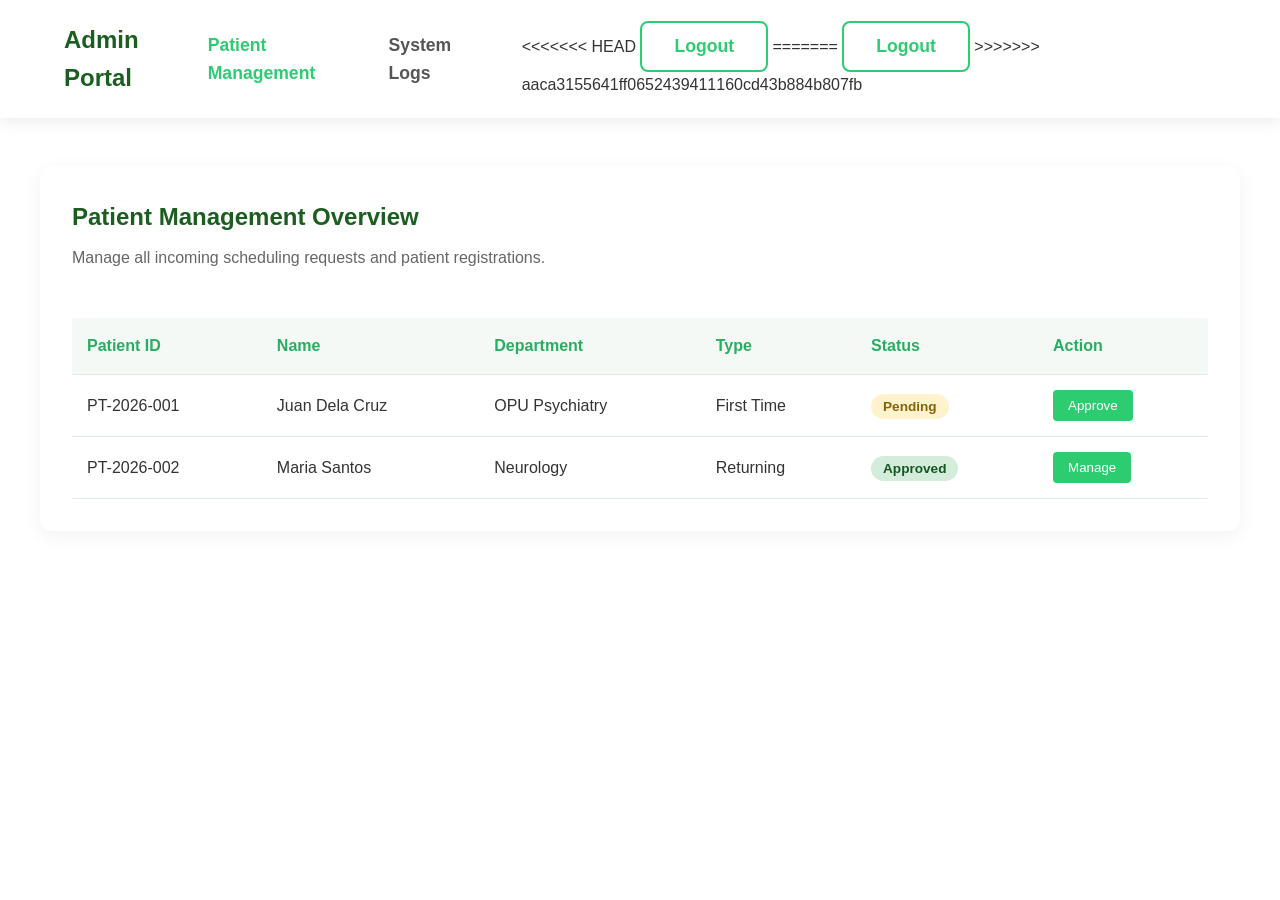
==== pages/admin-dashboard.html @ b66d93a9 "first commit" ====
<!doctype html>
<html lang="en">
  <head>
    <meta charset="UTF-8" />
    <meta name="viewport" content="width=device-width, initial-scale=1.0" />
    <title>Admin Portal | Dashboard</title>
    <!-- Modular CSS -->
    <link rel="stylesheet" href="../public/css/global.css" />
    <link rel="stylesheet" href="../public/css/navigation.css" />
    <link rel="stylesheet" href="../public/css/dashboard.css" />
  </head>
  <body class="bg-light">
    <nav class="navbar">
      <div class="logo" style="font-size: 1.5rem; color: var(--deep-green); font-weight: bold">
        Admin Portal
      </div>
      <div class="hamburger" id="hamburger">
        <span></span><span></span><span></span>
      </div>
      <ul class="nav-links" id="navLinks">
        <li><a href="admin-dashboard.html" class="active-nav">Patient Management</a></li>
        <li><a href="system-logs.html">System Logs</a></li>
        <li>
<<<<<<< HEAD
          <button class="btn-login" onclick="window.location.href = '../index.html'">Logout</button>
=======
          <button class="btn-login" onclick="window.location.href = 'index.html'">Logout</button>
>>>>>>> aaca3155641ff0652439411160cd43b884b807fb
        </li>
      </ul>
    </nav>

    <div class="dashboard-container">
      <header class="content-header">
        <h2>Patient Management Overview</h2>
        <p>Manage all incoming scheduling requests and patient registrations.</p>
      </header>

      <div class="table-responsive">
        <table class="data-table" id="patientTable">
          <thead>
            <tr>
              <th>Patient ID</th>
              <th>Name</th>
              <th>Department</th>
              <th>Type</th>
              <th>Status</th>
              <th>Action</th>
            </tr>
          </thead>
          <tbody id="patientBody">
            <tr data-id="PT-2026-001">
              <td data-label="Patient ID">PT-2026-001</td>
              <td data-label="Name">Juan Dela Cruz</td>
              <td data-label="Department">OPU Psychiatry</td>
              <td data-label="Type">First Time</td>
              <td data-label="Status"><span class="status-badge pending">Pending</span></td>
              <td data-label="Action">
                <button class="btn-action approve-btn">Approve</button>
              </td>
            </tr>
            <tr data-id="PT-2026-002">
              <td data-label="Patient ID">PT-2026-002</td>
              <td data-label="Name">Maria Santos</td>
              <td data-label="Department">Neurology</td>
              <td data-label="Type">Returning</td>
              <td data-label="Status"><span class="status-badge approved">Approved</span></td>
              <td data-label="Action">
                <button class="btn-action manage-btn">Manage</button>
              </td>
            </tr>
          </tbody>
        </table>
      </div>
    </div>

    <!-- Modular JS -->
    <script src="../public/js/utils.js"></script>
    <script src="../public/js/navigation.js"></script>
    <script src="../public/js/dashboard.js"></script>
  </body>
</html>
---- public/css/global.css ----
/* global.css */
:root {
  --primary-green: #2ecc71;
  --dark-green: #27ae60;
  --deep-green: #1b5e20;
  --white: #ffffff;
  --light-bg: #f4f9f6;
  --border-color: #dcece2;
  --brand-blue: #4a62c7;
}

* {
  margin: 0;
  padding: 0;
  box-sizing: border-box;
  font-family: "Segoe UI", Tahoma, Geneva, Verdana, sans-serif;
}

html {
  scroll-behavior: smooth;
}

body {
  background-color: var(--white);
  color: #333;
  line-height: 1.6;
}

/* UTILITY BUTTONS & ANIMATIONS */
.btn-back {
  display: inline-flex;
  align-items: center;
  text-decoration: none;
  color: #666;
  font-weight: 600;
  font-size: 1.05rem;
  transition: color 0.3s ease;
}

.btn-back:hover {
  color: var(--primary-green);
}

.btn-login:active,
.btn-primary:active,
.btn-secondary:active,
.btn-action:active,
.tab-btn:active,
.btn-back:active,
.btn-export:active,
.btn-confirm-close:active {
  transform: translateY(2px) scale(0.98);
  box-shadow: 0 2px 5px rgba(0, 0, 0, 0.1);
  transition: transform 0.1s ease, box-shadow 0.1s ease;
}
---- public/css/navigation.css ----
/* navigation.css */
.navbar {
  display: flex;
  justify-content: space-between;
  align-items: center;
  padding: 1.2rem 5%;
  background: var(--white);
  box-shadow: 0 4px 15px rgba(0, 0, 0, 0.08);
  position: sticky;
  top: 0;
  z-index: 1000;
}

.logo {
  display: flex;
  align-items: center;
  height: 80px;

  font-size: 1.5rem; 
  font-weight: bold; 
  color: var(--deep-green);
}

/* Add this to force the link wrapper to obey the 80px height */
.logo a {
  display: flex;
  align-items: center;
  height: 100%;
}

/* Update the img rule with max-height */
.logo img {
  height: 100%;
  max-height: 80px; 
  width: auto;
  display: block;
}

.nav-links {
  display: flex;
  list-style: none;
  align-items: center;
}

.nav-links li {
  margin: 0 1.5rem;
}

.nav-links a {
  text-decoration: none;
  color: #555;
  font-size: 1.1rem;
  font-weight: 600;
  transition: 0.3s;
}

.nav-links a:hover {
  color: var(--primary-green);
}

.nav-links a.active-nav {
  color: var(--primary-green);
  padding-bottom: 5px;
}

.btn-login {
  padding: 0.8rem 2rem;
  background: transparent;
  border: 2px solid var(--primary-green);
  color: var(--primary-green);
  border-radius: 8px;
  cursor: pointer;
  font-weight: bold;
  font-size: 1.1rem;
  transition: 0.3s ease;
}

.btn-login:hover {
  background: var(--primary-green);
  color: white;
}

.hamburger {
  display: none;
  cursor: pointer;
}

.hamburger span {
  display: block;
  width: 25px;
  height: 3px;
  background: var(--primary-green);
  margin: 5px;
}

@media (max-width: 768px) {
  .nav-links {
    display: none;
    flex-direction: column;
    position: absolute;
    top: 70px;
    left: 0;
    width: 100%;
    background: white;
    padding: 2rem;
    box-shadow: 0 5px 10px rgba(0, 0, 0, 0.1);
  }

  .nav-links.active {
    display: flex;
  }

  .hamburger {
    display: block;
  }
}
---- public/css/dashboard.css ----
/* dashboard.css */
.dashboard-container {
  max-width: 1200px;
  margin: 3rem auto;
  padding: 2rem;
  background: var(--white);
  border-radius: 12px;
  box-shadow: 0 5px 20px rgba(0, 0, 0, 0.05);
}

.dashboard-container h2 {
  color: var(--deep-green);
  margin-bottom: 0.5rem;
}

.dashboard-container p {
  color: #666;
  margin-bottom: 2rem;
}

.schedule-tabs {
  display: flex;
  justify-content: center;
  gap: 10px;
  margin-bottom: 20px;
  border-bottom: 2px solid var(--border-color);
  padding-bottom: 10px;
  flex-wrap: wrap;
}

.tab-btn {
  background: none;
  border: none;
  padding: 10px 20px;
  font-size: 1.1rem;
  font-weight: 600;
  color: #666;
  cursor: pointer;
  border-radius: 6px;
  transition: 0.3s ease;
}

.tab-btn:hover {
  background: var(--light-bg);
  color: var(--primary-green);
}

.tab-btn.active {
  background: var(--primary-green);
  color: white;
}

.table-responsive {
  width: 100%;
  overflow-x: auto;
  -webkit-overflow-scrolling: touch;
}

.data-table {
  width: 100%;
  border-collapse: collapse;
  margin-top: 1rem;
}

.data-table th,
.data-table td {
  padding: 15px;
  text-align: left;
  border-bottom: 1px solid var(--border-color);
}

.data-table th {
  background-color: var(--light-bg);
  color: var(--dark-green);
  font-weight: 600;
}

.data-table tr:hover {
  background-color: #fafafa;
}

.status-badge {
  padding: 5px 12px;
  border-radius: 20px;
  font-size: 0.85rem;
  font-weight: bold;
}

.status-badge.pending {
  background: #fff3cd;
  color: #856404;
}
.status-badge.approved {
  background: #d4edda;
  color: #155724;
}

.action-buttons {
  display: flex;
  gap: 8px;
  flex-wrap: nowrap;
}

.data-table td:nth-child(4) {
  max-width: 250px;
  white-space: nowrap;
  overflow: hidden;
  text-overflow: ellipsis;
}

.btn-action {
  padding: 8px 15px;
  background: var(--primary-green);
  color: white;
  border: none;
  border-radius: 4px;
  cursor: pointer;
  transition: 0.2s;
}
.btn-action:hover {
  background: var(--dark-green);
}

.btn-action.assign-btn {
  background-color: var(--brand-blue);
}
.btn-action.assign-btn:hover {
  background-color: #3b50a4; 
}

.btn-action.remind-btn {
  background-color: #e67e22;
}
.btn-action.remind-btn:hover {
  background-color: #d35400; 
}

@media (max-width: 768px) {
  .data-table thead {
    display: none; 
  }

  .data-table, .data-table tbody, .data-table tr, .data-table td {
    display: block;
    width: 100%;
  }

  .data-table tr {
    margin-bottom: 1rem;
    border: 1px solid var(--border-color);
    border-radius: 8px;
    padding: 10px;
  }

  .data-table td {
    text-align: right;
    padding-left: 50%;
    position: relative;
    border: none;
  }

  .data-table td::before {
    content: attr(data-label);
    position: absolute;
    left: 15px;
    width: 45%;
    font-weight: 600;
    text-align: left;
    color: var(--dark-green);
  }

  .action-buttons {
    flex-direction: column;
    width: 100%;
  }
  
  .action-buttons .btn-action {
    width: 100%;
    margin-top: 5px;
  }
}

/* Hide all schedule tabs by default, but show Psychiatry first */
.tab-content { display: none; }
#psychiatry { display: block; }
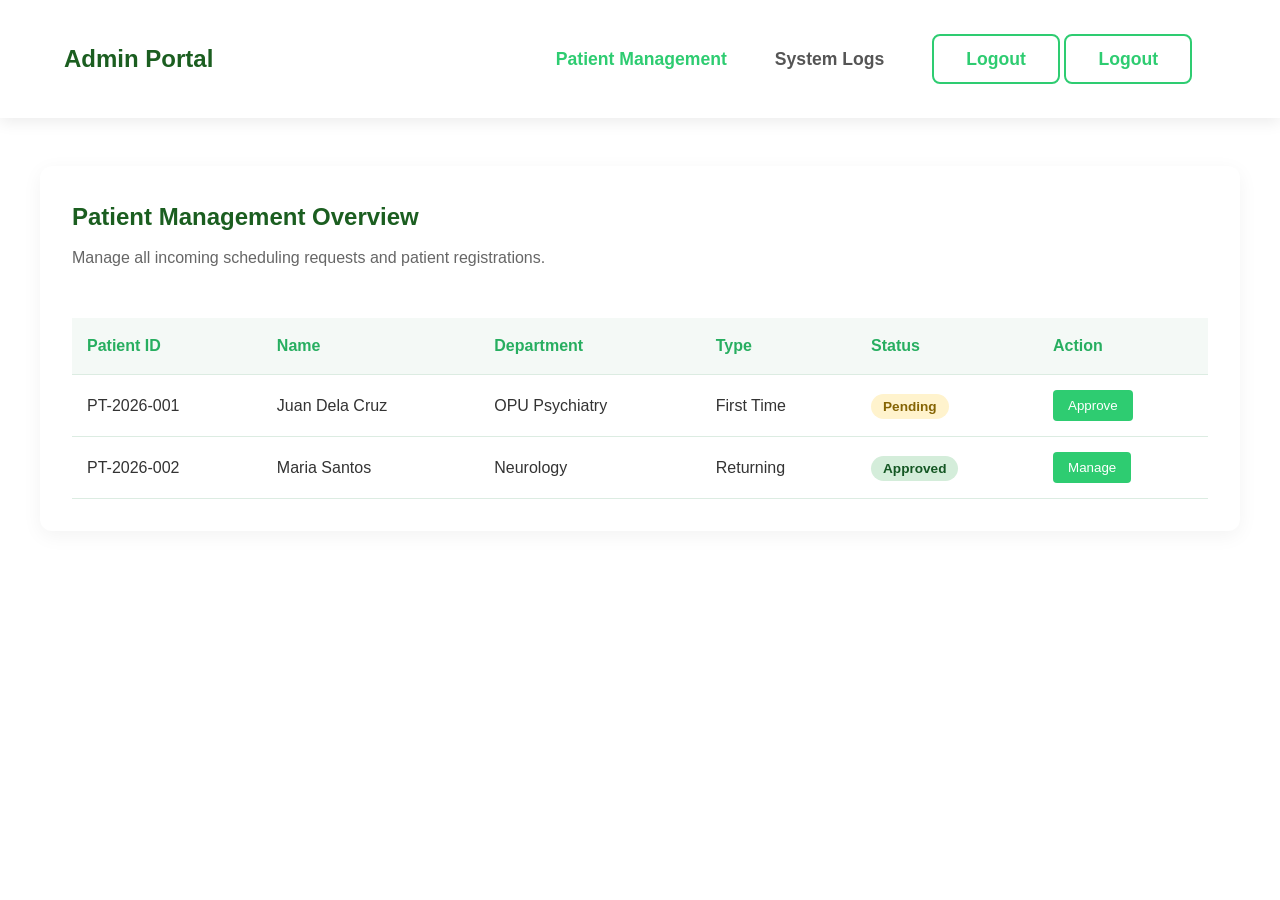
==== commit cd390bfa: "modify pages/admin-dashboard.html, pages/login.html, pages/schedules.html, pages/staff-dashboard.htm" ====
--- a/pages/admin-dashboard.html
+++ b/pages/admin-dashboard.html
@@ -21,11 +21,8 @@
         <li><a href="admin-dashboard.html" class="active-nav">Patient Management</a></li>
         <li><a href="system-logs.html">System Logs</a></li>
         <li>
-<<<<<<< HEAD
           <button class="btn-login" onclick="window.location.href = '../index.html'">Logout</button>
-=======
           <button class="btn-login" onclick="window.location.href = 'index.html'">Logout</button>
->>>>>>> aaca3155641ff0652439411160cd43b884b807fb
         </li>
       </ul>
     </nav>
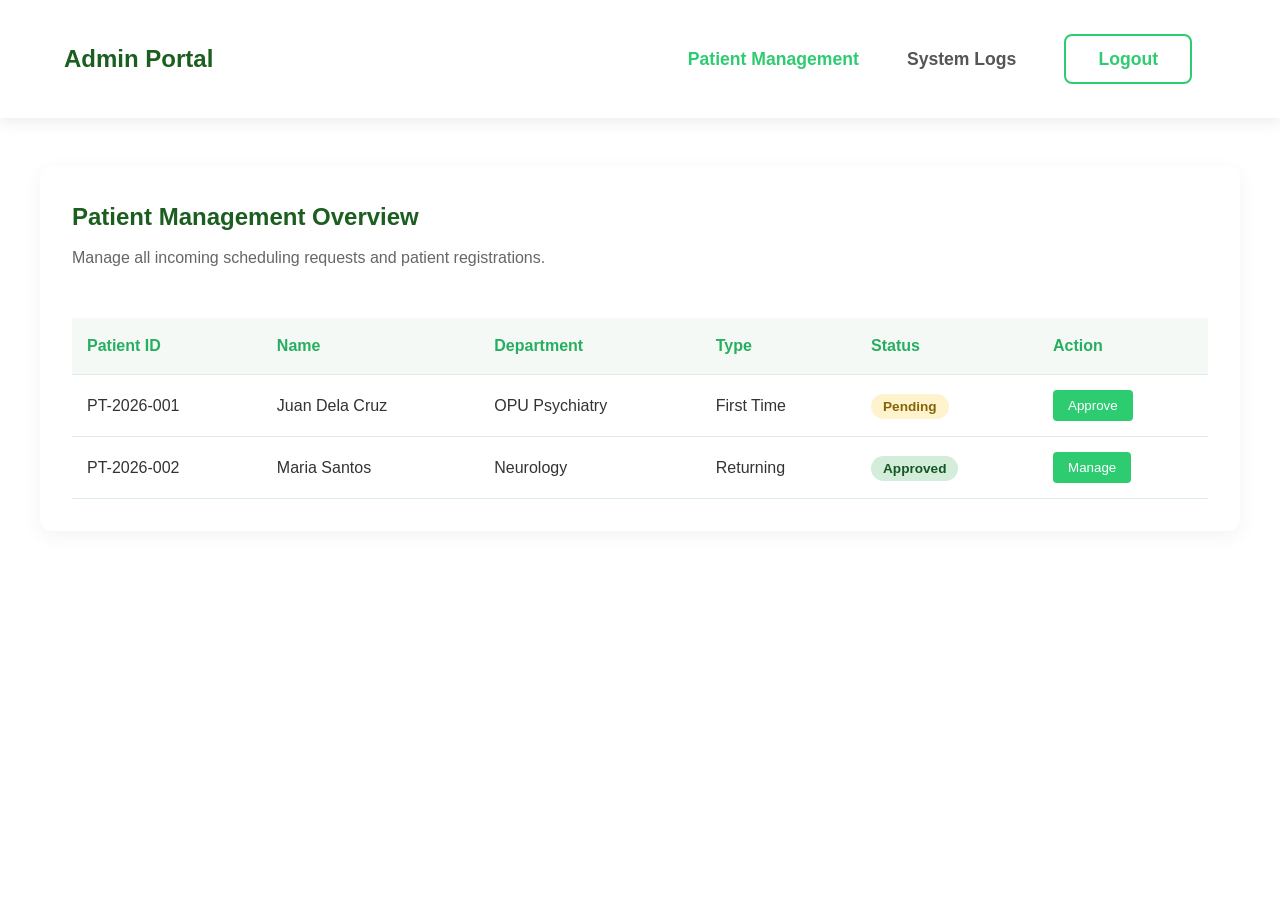
==== commit e3816d91: "Updated Files" ====
--- a/pages/admin-dashboard.html
+++ b/pages/admin-dashboard.html
@@ -22,7 +22,6 @@
         <li><a href="system-logs.html">System Logs</a></li>
         <li>
           <button class="btn-login" onclick="window.location.href = '../index.html'">Logout</button>
-          <button class="btn-login" onclick="window.location.href = 'index.html'">Logout</button>
         </li>
       </ul>
     </nav>
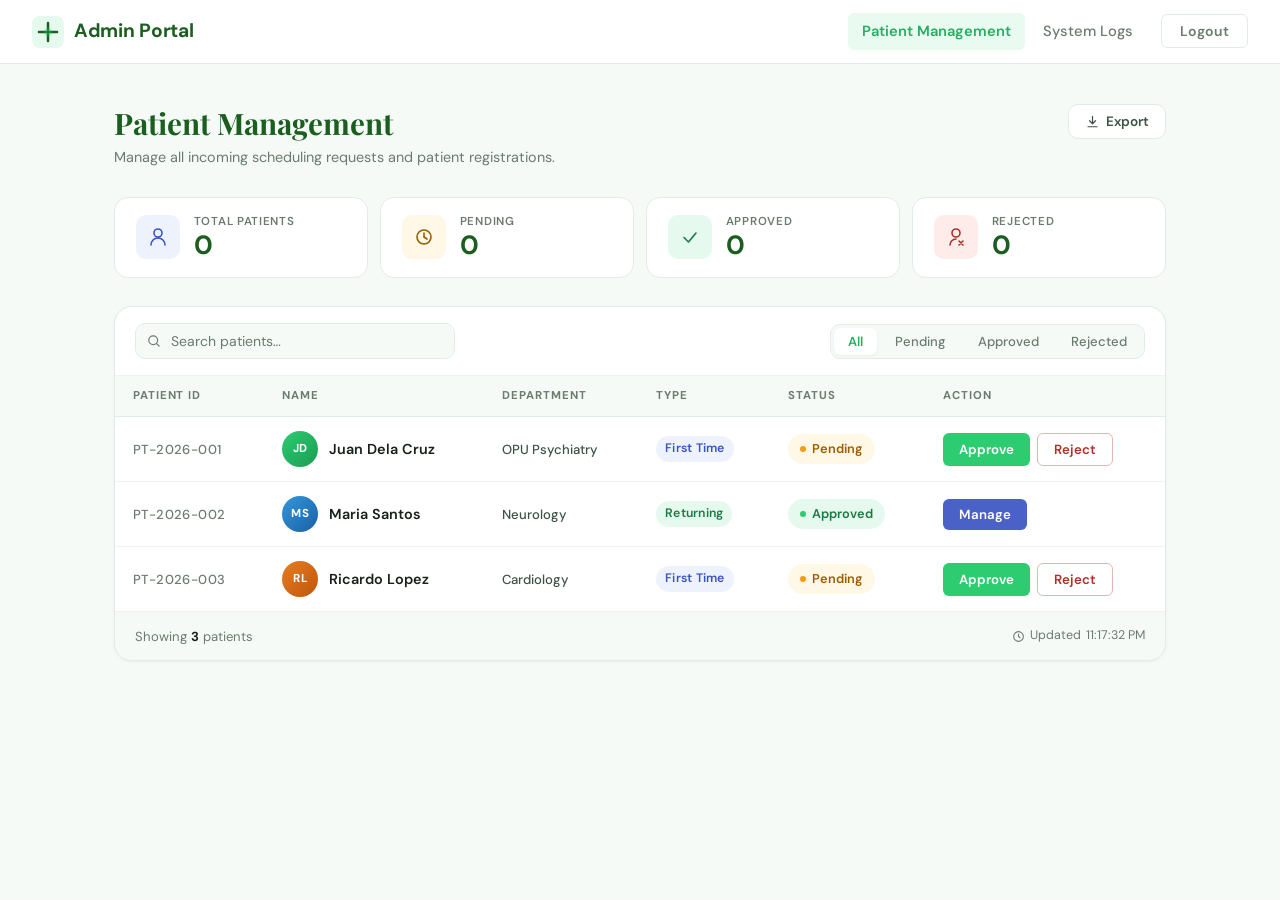
==== commit aaf5334a: "Updated Files" ====
--- a/pages/admin-dashboard.html
+++ b/pages/admin-dashboard.html
@@ -4,73 +4,259 @@
     <meta charset="UTF-8" />
     <meta name="viewport" content="width=device-width, initial-scale=1.0" />
     <title>Admin Portal | Dashboard</title>
-    <!-- Modular CSS -->
     <link rel="stylesheet" href="../public/css/global.css" />
     <link rel="stylesheet" href="../public/css/navigation.css" />
     <link rel="stylesheet" href="../public/css/dashboard.css" />
   </head>
   <body class="bg-light">
-    <nav class="navbar">
-      <div class="logo" style="font-size: 1.5rem; color: var(--deep-green); font-weight: bold">
+
+    <!-- ── Navbar ── -->
+    <nav class="navbar" id="navbar">
+      <a class="logo" href="#">
+        <svg class="logo-icon" viewBox="0 0 32 32" fill="none" xmlns="http://www.w3.org/2000/svg">
+          <rect width="32" height="32" rx="8" fill="#2ecc71" fill-opacity=".12"/>
+          <path d="M16 7v18M7 16h18" stroke="#1b5e20" stroke-width="2.5" stroke-linecap="round"/>
+          <circle cx="16" cy="16" r="4" fill="#2ecc71" fill-opacity=".3"/>
+        </svg>
         Admin Portal
-      </div>
-      <div class="hamburger" id="hamburger">
+      </a>
+
+      <button class="hamburger" id="hamburger" aria-label="Toggle menu" aria-expanded="false">
         <span></span><span></span><span></span>
-      </div>
-      <ul class="nav-links" id="navLinks">
+      </button>
+
+      <ul class="nav-links" id="navLinks" role="list">
         <li><a href="admin-dashboard.html" class="active-nav">Patient Management</a></li>
         <li><a href="system-logs.html">System Logs</a></li>
         <li>
-          <button class="btn-login" onclick="window.location.href = '../index.html'">Logout</button>
+          <button class="btn-login" onclick="window.location.href='../index.html'">Logout</button>
         </li>
       </ul>
     </nav>
 
-    <div class="dashboard-container">
-      <header class="content-header">
-        <h2>Patient Management Overview</h2>
-        <p>Manage all incoming scheduling requests and patient registrations.</p>
+    <!-- ── Toast ── -->
+    <div class="toast" id="successToast" role="alert" aria-live="assertive">
+      <span class="toast-icon">✓</span>
+      <span class="toast-msg" id="toastMsg">Action completed successfully.</span>
+    </div>
+
+    <!-- ── Page ── -->
+    <main class="page-wrapper">
+
+      <!-- Page Header -->
+      <header class="page-header">
+        <div class="page-header-left">
+          <h1 class="page-title">Patient Management</h1>
+          <p class="page-subtitle">Manage all incoming scheduling requests and patient registrations.</p>
+        </div>
+        <div class="page-header-right">
+          <button class="btn-export" id="exportBtn" title="Export table as CSV">
+            <svg viewBox="0 0 20 20" fill="none" xmlns="http://www.w3.org/2000/svg">
+              <path d="M10 3v10M6 9l4 4 4-4M4 17h12" stroke="currentColor" stroke-width="1.6" stroke-linecap="round" stroke-linejoin="round"/>
+            </svg>
+            Export
+          </button>
+        </div>
       </header>
 
-      <div class="table-responsive">
-        <table class="data-table" id="patientTable">
-          <thead>
-            <tr>
-              <th>Patient ID</th>
-              <th>Name</th>
-              <th>Department</th>
-              <th>Type</th>
-              <th>Status</th>
-              <th>Action</th>
-            </tr>
-          </thead>
-          <tbody id="patientBody">
-            <tr data-id="PT-2026-001">
-              <td data-label="Patient ID">PT-2026-001</td>
-              <td data-label="Name">Juan Dela Cruz</td>
-              <td data-label="Department">OPU Psychiatry</td>
-              <td data-label="Type">First Time</td>
-              <td data-label="Status"><span class="status-badge pending">Pending</span></td>
-              <td data-label="Action">
-                <button class="btn-action approve-btn">Approve</button>
-              </td>
-            </tr>
-            <tr data-id="PT-2026-002">
-              <td data-label="Patient ID">PT-2026-002</td>
-              <td data-label="Name">Maria Santos</td>
-              <td data-label="Department">Neurology</td>
-              <td data-label="Type">Returning</td>
-              <td data-label="Status"><span class="status-badge approved">Approved</span></td>
-              <td data-label="Action">
-                <button class="btn-action manage-btn">Manage</button>
-              </td>
-            </tr>
-          </tbody>
-        </table>
+      <!-- Summary Cards -->
+      <div class="stat-grid" id="statGrid">
+        <div class="stat-card">
+          <div class="stat-icon icon-blue">
+            <svg viewBox="0 0 20 20" fill="none"><path d="M10 10a4 4 0 1 0 0-8 4 4 0 0 0 0 8Zm-7 8a7 7 0 0 1 14 0" stroke="currentColor" stroke-width="1.6" stroke-linecap="round"/></svg>
+          </div>
+          <div>
+            <p class="stat-label">Total Patients</p>
+            <p class="stat-value" id="statTotal">0</p>
+          </div>
+        </div>
+        <div class="stat-card">
+          <div class="stat-icon icon-amber">
+            <svg viewBox="0 0 20 20" fill="none"><circle cx="10" cy="10" r="7" stroke="currentColor" stroke-width="1.6"/><path d="M10 6v4l3 2" stroke="currentColor" stroke-width="1.6" stroke-linecap="round"/></svg>
+          </div>
+          <div>
+            <p class="stat-label">Pending</p>
+            <p class="stat-value" id="statPending">0</p>
+          </div>
+        </div>
+        <div class="stat-card">
+          <div class="stat-icon icon-green">
+            <svg viewBox="0 0 20 20" fill="none"><path d="M4 10.5l4.5 4.5L16 6" stroke="currentColor" stroke-width="1.6" stroke-linecap="round" stroke-linejoin="round"/></svg>
+          </div>
+          <div>
+            <p class="stat-label">Approved</p>
+            <p class="stat-value" id="statApproved">0</p>
+          </div>
+        </div>
+        <div class="stat-card">
+          <div class="stat-icon icon-red">
+            <svg viewBox="0 0 20 20" fill="none"><path d="M10 10a4 4 0 1 0 0-8 4 4 0 0 0 0 8ZM4 18a6 6 0 0 1 6-6" stroke="currentColor" stroke-width="1.6" stroke-linecap="round"/><path d="M13 14l4 4m0-4-4 4" stroke="currentColor" stroke-width="1.6" stroke-linecap="round"/></svg>
+          </div>
+          <div>
+            <p class="stat-label">Rejected</p>
+            <p class="stat-value" id="statRejected">0</p>
+          </div>
+        </div>
+      </div>
+
+      <!-- Table Card -->
+      <div class="table-card">
+
+        <!-- Toolbar -->
+        <div class="table-toolbar">
+          <div class="search-wrap">
+            <svg class="search-icon" viewBox="0 0 20 20" fill="none">
+              <circle cx="9" cy="9" r="5.5" stroke="currentColor" stroke-width="1.5"/>
+              <path d="m13.5 13.5 3 3" stroke="currentColor" stroke-width="1.5" stroke-linecap="round"/>
+            </svg>
+            <input class="search-input" id="searchInput" type="search" placeholder="Search patients…" autocomplete="off" />
+          </div>
+
+          <div class="filter-group">
+            <button class="filter-btn active" data-filter="all">All</button>
+            <button class="filter-btn" data-filter="pending">Pending</button>
+            <button class="filter-btn" data-filter="approved">Approved</button>
+            <button class="filter-btn" data-filter="rejected">Rejected</button>
+          </div>
+        </div>
+
+        <div class="table-responsive">
+          <table class="data-table" id="patientTable">
+            <thead>
+              <tr>
+                <th>Patient ID</th>
+                <th>Name</th>
+                <th>Department</th>
+                <th>Type</th>
+                <th>Status</th>
+                <th>Action</th>
+              </tr>
+            </thead>
+            <tbody id="patientBody">
+              <tr data-id="PT-2026-001" data-status="pending">
+                <td data-label="Patient ID">
+                  <span class="patient-id">PT-2026-001</span>
+                </td>
+                <td data-label="Name">
+                  <div class="patient-cell">
+                    <div class="avatar av-a">JD</div>
+                    <span class="patient-name">Juan Dela Cruz</span>
+                  </div>
+                </td>
+                <td data-label="Department">
+                  <span class="dept-tag">OPU Psychiatry</span>
+                </td>
+                <td data-label="Type">
+                  <span class="type-badge first-time">First Time</span>
+                </td>
+                <td data-label="Status">
+                  <span class="status-badge pending">
+                    <span class="status-dot"></span>Pending
+                  </span>
+                </td>
+                <td data-label="Action">
+                  <div class="action-group">
+                    <button class="btn-action approve-btn" title="Approve patient">Approve</button>
+                    <button class="btn-action reject-btn" title="Reject patient">Reject</button>
+                  </div>
+                </td>
+              </tr>
+              <tr data-id="PT-2026-002" data-status="approved">
+                <td data-label="Patient ID">
+                  <span class="patient-id">PT-2026-002</span>
+                </td>
+                <td data-label="Name">
+                  <div class="patient-cell">
+                    <div class="avatar av-b">MS</div>
+                    <span class="patient-name">Maria Santos</span>
+                  </div>
+                </td>
+                <td data-label="Department">
+                  <span class="dept-tag">Neurology</span>
+                </td>
+                <td data-label="Type">
+                  <span class="type-badge returning">Returning</span>
+                </td>
+                <td data-label="Status">
+                  <span class="status-badge approved">
+                    <span class="status-dot"></span>Approved
+                  </span>
+                </td>
+                <td data-label="Action">
+                  <div class="action-group">
+                    <button class="btn-action manage-btn" title="Manage patient">Manage</button>
+                  </div>
+                </td>
+              </tr>
+              <tr data-id="PT-2026-003" data-status="pending">
+                <td data-label="Patient ID">
+                  <span class="patient-id">PT-2026-003</span>
+                </td>
+                <td data-label="Name">
+                  <div class="patient-cell">
+                    <div class="avatar av-c">RL</div>
+                    <span class="patient-name">Ricardo Lopez</span>
+                  </div>
+                </td>
+                <td data-label="Department">
+                  <span class="dept-tag">Cardiology</span>
+                </td>
+                <td data-label="Type">
+                  <span class="type-badge first-time">First Time</span>
+                </td>
+                <td data-label="Status">
+                  <span class="status-badge pending">
+                    <span class="status-dot"></span>Pending
+                  </span>
+                </td>
+                <td data-label="Action">
+                  <div class="action-group">
+                    <button class="btn-action approve-btn" title="Approve patient">Approve</button>
+                    <button class="btn-action reject-btn" title="Reject patient">Reject</button>
+                  </div>
+                </td>
+              </tr>
+            </tbody>
+          </table>
+        </div>
+
+        <!-- Empty state (hidden by default) -->
+        <div class="empty-state" id="emptyState" hidden>
+          <svg viewBox="0 0 64 64" fill="none" xmlns="http://www.w3.org/2000/svg">
+            <circle cx="32" cy="32" r="28" fill="#e8f8f0"/>
+            <path d="M22 32h20M32 22v20" stroke="#2ecc71" stroke-width="2.5" stroke-linecap="round"/>
+          </svg>
+          <p class="empty-title">No patients found</p>
+          <p class="empty-sub">Try adjusting your search or filter.</p>
+        </div>
+
+        <!-- Table footer -->
+        <div class="table-footer">
+          <span class="row-count" id="rowCount">Showing <strong>3</strong> patients</span>
+          <span class="last-updated-label">
+            <svg viewBox="0 0 16 16" fill="none"><circle cx="8" cy="8" r="6" stroke="currentColor" stroke-width="1.3"/><path d="M8 5v3l2 1.5" stroke="currentColor" stroke-width="1.3" stroke-linecap="round"/></svg>
+            Updated <span id="updatedTime">—</span>
+          </span>
+        </div>
+
+      </div><!-- /table-card -->
+    </main>
+
+    <!-- Confirm Modal -->
+    <div class="modal-overlay" id="confirmModal" role="dialog" aria-modal="true" aria-labelledby="modalTitle" hidden>
+      <div class="modal-card">
+        <div class="modal-icon" id="modalIcon">
+          <svg viewBox="0 0 24 24" fill="none"><path d="M12 9v4m0 4h.01M10.29 3.86L1.82 18a2 2 0 0 0 1.71 3h16.94a2 2 0 0 0 1.71-3L13.71 3.86a2 2 0 0 0-3.42 0Z" stroke="currentColor" stroke-width="1.8" stroke-linecap="round" stroke-linejoin="round"/></svg>
+        </div>
+        <h3 class="modal-title" id="modalTitle">Confirm Action</h3>
+        <p class="modal-body" id="modalBody">Are you sure?</p>
+        <div class="modal-actions">
+          <button class="btn-modal-cancel" id="modalCancel">Cancel</button>
+          <button class="btn-modal-confirm" id="modalConfirm">Confirm</button>
+        </div>
       </div>
     </div>
 
-    <!-- Modular JS -->
     <script src="../public/js/utils.js"></script>
     <script src="../public/js/navigation.js"></script>
     <script src="../public/js/dashboard.js"></script>
--- a/public/css/global.css
+++ b/public/css/global.css
@@ -1,55 +1,270 @@
 /* global.css */
+@import url('https://fonts.googleapis.com/css2?family=DM+Sans:ital,opsz,wght@0,9..40,300;0,9..40,400;0,9..40,500;0,9..40,600;1,9..40,400&family=Playfair+Display:wght@600;700&display=swap');
+
+/* ── Design tokens ── */
 :root {
-  --primary-green: #2ecc71;
-  --dark-green: #27ae60;
-  --deep-green: #1b5e20;
-  --white: #ffffff;
-  --light-bg: #f4f9f6;
-  --border-color: #dcece2;
-  --brand-blue: #4a62c7;
-}
-
-* {
+  --primary-green:  #2ecc71;
+  --dark-green:     #27ae60;
+  --deep-green:     #1b5e20;
+  --white:          #ffffff;
+  --light-bg:       #f5faf7;
+  --surface:        #ffffff;
+  --border-color:   #e0ece5;
+  --border-light:   #eef5f1;
+  --brand-blue:     #4a62c7;
+  --muted:          #6b7c6f;
+  --text:           #162118;
+  --text-soft:      #3d5244;
+
+  --radius-sm:  6px;
+  --radius-md:  10px;
+  --radius-lg:  14px;
+  --radius-xl:  18px;
+
+  --shadow-xs:  0 1px 3px rgba(0,0,0,.05);
+  --shadow-sm:  0 2px 8px rgba(0,0,0,.07);
+  --shadow-md:  0 4px 18px rgba(0,0,0,.08);
+  --shadow-lg:  0 8px 32px rgba(0,0,0,.10);
+
+  --transition: .22s cubic-bezier(.4, 0, .2, 1);
+}
+
+/* ── Reset ── */
+*, *::before, *::after {
   margin: 0;
   padding: 0;
   box-sizing: border-box;
-  font-family: "Segoe UI", Tahoma, Geneva, Verdana, sans-serif;
 }
 
 html {
   scroll-behavior: smooth;
+  -webkit-font-smoothing: antialiased;
+  -moz-osx-font-smoothing: grayscale;
 }
 
 body {
-  background-color: var(--white);
-  color: #333;
+  font-family: 'DM Sans', 'Segoe UI', system-ui, sans-serif;
+  background-color: var(--light-bg);
+  color: var(--text);
   line-height: 1.6;
-}
-
-/* UTILITY BUTTONS & ANIMATIONS */
-.btn-back {
+  font-size: 15px;
+}
+
+/* ── Typography ── */
+h1, h2, h3 {
+  font-family: 'Playfair Display', Georgia, serif;
+  font-weight: 700;
+  color: var(--deep-green);
+  line-height: 1.25;
+}
+
+/* ── Background helper ── */
+.bg-light { background-color: var(--light-bg); }
+
+/* ── Utility ── */
+.muted { color: var(--muted); font-size: .85rem; }
+
+.icon-sm { width: 16px; height: 16px; flex-shrink: 0; }
+
+/* ── Toast notification ── */
+.toast {
+  position: fixed;
+  bottom: 1.75rem;
+  right: 1.75rem;
+  z-index: 9999;
+  display: none;
+  align-items: center;
+  gap: 10px;
+  background: var(--deep-green);
+  color: var(--white);
+  padding: 13px 20px;
+  border-radius: var(--radius-lg);
+  font-size: .9rem;
+  font-weight: 500;
+  box-shadow: var(--shadow-lg);
+  transform: translateY(10px);
+  opacity: 0;
+  transition: transform .3s cubic-bezier(.34,1.56,.64,1), opacity .3s ease;
+  max-width: 340px;
+}
+
+.toast.show {
+  opacity: 1;
+  transform: translateY(0);
+}
+
+.toast-icon {
+  width: 22px;
+  height: 22px;
+  border-radius: 50%;
+  background: rgba(255,255,255,.18);
+  display: flex;
+  align-items: center;
+  justify-content: center;
+  font-size: .85rem;
+  flex-shrink: 0;
+}
+
+/* ── Live clock ── */
+.live-clock-block {
+  display: flex;
+  flex-direction: column;
+  align-items: flex-end;
+  gap: 2px;
+}
+
+.clock-time {
+  font-size: 1.4rem;
+  font-weight: 600;
+  color: var(--deep-green);
+  letter-spacing: -.5px;
+  font-variant-numeric: tabular-nums;
+}
+
+.clock-date {
+  font-size: .78rem;
+  color: var(--muted);
+}
+
+.live-label {
   display: inline-flex;
   align-items: center;
-  text-decoration: none;
-  color: #666;
-  font-weight: 600;
-  font-size: 1.05rem;
-  transition: color 0.3s ease;
-}
-
-.btn-back:hover {
-  color: var(--primary-green);
-}
-
-.btn-login:active,
-.btn-primary:active,
-.btn-secondary:active,
-.btn-action:active,
-.tab-btn:active,
-.btn-back:active,
-.btn-export:active,
-.btn-confirm-close:active {
-  transform: translateY(2px) scale(0.98);
-  box-shadow: 0 2px 5px rgba(0, 0, 0, 0.1);
-  transition: transform 0.1s ease, box-shadow 0.1s ease;
-}+  gap: 5px;
+  font-size: .7rem;
+  font-weight: 600;
+  color: var(--dark-green);
+  text-transform: uppercase;
+  letter-spacing: .07em;
+}
+
+.live-dot {
+  width: 7px;
+  height: 7px;
+  border-radius: 50%;
+  background: var(--primary-green);
+  display: inline-block;
+  animation: pulse-live 1.8s ease-in-out infinite;
+}
+
+@keyframes pulse-live {
+  0%, 100% { opacity: 1;   transform: scale(1); }
+  50%       { opacity: .3; transform: scale(.55); }
+}
+
+/* ── Modal overlay ── */
+.modal-overlay {
+  position: fixed;
+  inset: 0;
+  z-index: 500;
+  background: rgba(15, 30, 20, .45);
+  backdrop-filter: blur(3px);
+  display: flex;
+  align-items: center;
+  justify-content: center;
+  padding: 1rem;
+  animation: fadeIn .18s ease;
+}
+
+.modal-overlay[hidden] { display: none; }
+
+@keyframes fadeIn { from { opacity: 0; } to { opacity: 1; } }
+
+.modal-card {
+  background: var(--white);
+  border-radius: var(--radius-xl);
+  padding: 2rem;
+  width: 100%;
+  max-width: 400px;
+  box-shadow: var(--shadow-lg);
+  animation: slideUp .22s cubic-bezier(.34,1.56,.64,1);
+  text-align: center;
+}
+
+@keyframes slideUp {
+  from { transform: translateY(16px); opacity: 0; }
+  to   { transform: translateY(0);    opacity: 1; }
+}
+
+.modal-icon {
+  width: 52px;
+  height: 52px;
+  border-radius: 50%;
+  background: #fff8e6;
+  color: #e67e22;
+  display: flex;
+  align-items: center;
+  justify-content: center;
+  margin: 0 auto 1rem;
+}
+
+.modal-icon svg { width: 26px; height: 26px; }
+
+.modal-icon.danger-icon {
+  background: #fdecea;
+  color: #e74c3c;
+}
+
+.modal-title {
+  font-size: 1.15rem;
+  font-family: 'DM Sans', sans-serif;
+  font-weight: 700;
+  color: var(--text);
+  margin-bottom: .5rem;
+}
+
+.modal-body {
+  font-size: .92rem;
+  color: var(--muted);
+  margin-bottom: 1.5rem;
+  line-height: 1.5;
+}
+
+.modal-actions {
+  display: flex;
+  gap: 10px;
+  justify-content: center;
+}
+
+.btn-modal-cancel {
+  flex: 1;
+  padding: 10px 0;
+  background: var(--light-bg);
+  border: 1px solid var(--border-color);
+  border-radius: var(--radius-md);
+  font-family: inherit;
+  font-size: .9rem;
+  font-weight: 600;
+  color: var(--muted);
+  cursor: pointer;
+  transition: background var(--transition), color var(--transition);
+}
+
+.btn-modal-cancel:hover { background: var(--border-color); color: var(--text); }
+
+.btn-modal-confirm {
+  flex: 1;
+  padding: 10px 0;
+  background: var(--primary-green);
+  border: none;
+  border-radius: var(--radius-md);
+  font-family: inherit;
+  font-size: .9rem;
+  font-weight: 600;
+  color: var(--white);
+  cursor: pointer;
+  transition: background var(--transition), box-shadow var(--transition);
+}
+
+.btn-modal-confirm:hover {
+  background: var(--dark-green);
+  box-shadow: 0 4px 14px rgba(46,204,113,.3);
+}
+
+.btn-modal-confirm.danger { background: #e74c3c; }
+.btn-modal-confirm.danger:hover { background: #c0392b; box-shadow: 0 4px 14px rgba(231,76,60,.3); }
+
+/* ── Scroll bar ── */
+::-webkit-scrollbar { width: 6px; height: 6px; }
+::-webkit-scrollbar-track { background: transparent; }
+::-webkit-scrollbar-thumb { background: var(--border-color); border-radius: 3px; }
+::-webkit-scrollbar-thumb:hover { background: #b4ccbb; }
--- a/public/css/navigation.css
+++ b/public/css/navigation.css
@@ -1,116 +1,183 @@
 /* navigation.css */
+
 .navbar {
-  display: flex;
-  justify-content: space-between;
-  align-items: center;
-  padding: 1.2rem 5%;
-  background: var(--white);
-  box-shadow: 0 4px 15px rgba(0, 0, 0, 0.08);
   position: sticky;
   top: 0;
-  z-index: 1000;
+  z-index: 200;
+  display: flex;
+  align-items: center;
+  justify-content: space-between;
+  padding: 0 2rem;
+  height: 64px;
+  background: rgba(255, 255, 255, 0.94);
+  backdrop-filter: blur(16px);
+  -webkit-backdrop-filter: blur(16px);
+  border-bottom: 1px solid var(--border-color);
+  transition: box-shadow var(--transition);
 }
 
+.navbar.scrolled {
+  box-shadow: var(--shadow-md);
+}
+
+/* ── Logo ── */
 .logo {
   display: flex;
   align-items: center;
-  height: 80px;
-
-  font-size: 1.5rem; 
-  font-weight: bold; 
+  gap: 10px;
+  text-decoration: none;
+  font-size: 1.2rem;
+  font-weight: 700;
   color: var(--deep-green);
+  letter-spacing: -.3px;
+  flex-shrink: 0;
+  /* Prevent the logo from stretching the navbar taller */
+  height: 64px;
+  overflow: hidden;
 }
 
-/* Add this to force the link wrapper to obey the 80px height */
-.logo a {
+/* SVG inline icon (admin portal) */
+.logo-icon {
+  width: 32px;
+  height: 32px;
+  flex-shrink: 0;
+}
+
+/* <img> logo (index.html / public-facing site) */
+.logo img,
+.logo-img {
+  display: block;
+  height: 48px;          /* fits comfortably inside 64 px bar */
+  max-height: 48px;
+  width: auto;
+  object-fit: contain;
+  flex-shrink: 0;
+}
+
+/* ── Nav links ── */
+.nav-links {
   display: flex;
   align-items: center;
-  height: 100%;
+  list-style: none;
+  gap: 4px;
+  margin: 0;
 }
 
-/* Update the img rule with max-height */
-.logo img {
-  height: 100%;
-  max-height: 80px; 
-  width: auto;
-  display: block;
-}
-
-.nav-links {
+.nav-links li {
   display: flex;
-  list-style: none;
   align-items: center;
 }
 
-.nav-links li {
-  margin: 0 1.5rem;
-}
-
 .nav-links a {
+  display: block;
+  padding: 7px 14px;
   text-decoration: none;
-  color: #555;
-  font-size: 1.1rem;
-  font-weight: 600;
-  transition: 0.3s;
+  color: var(--muted);
+  font-size: .92rem;
+  font-weight: 500;
+  border-radius: var(--radius-sm);
+  transition: color var(--transition), background var(--transition);
 }
 
 .nav-links a:hover {
-  color: var(--primary-green);
+  color: var(--dark-green);
+  background: var(--border-light);
 }
 
 .nav-links a.active-nav {
-  color: var(--primary-green);
-  padding-bottom: 5px;
+  color: var(--dark-green);
+  background: rgba(46, 204, 113, .1);
+  font-weight: 600;
 }
 
+/* ── Logout button ── */
 .btn-login {
-  padding: 0.8rem 2rem;
+  margin-left: 10px;
+  padding: 7px 18px;
   background: transparent;
-  border: 2px solid var(--primary-green);
-  color: var(--primary-green);
-  border-radius: 8px;
+  border: 1.5px solid var(--border-color);
+  color: var(--muted);
+  border-radius: var(--radius-sm);
   cursor: pointer;
-  font-weight: bold;
-  font-size: 1.1rem;
-  transition: 0.3s ease;
+  font-weight: 600;
+  font-size: .88rem;
+  font-family: inherit;
+  transition: background var(--transition), color var(--transition), border-color var(--transition);
 }
 
 .btn-login:hover {
-  background: var(--primary-green);
-  color: white;
+  background: #fdecea;
+  border-color: #e74c3c;
+  color: #c0392b;
 }
 
+/* ── Hamburger ── */
 .hamburger {
   display: none;
+  flex-direction: column;
+  justify-content: center;
+  align-items: center;
+  gap: 5px;
+  width: 36px;
+  height: 36px;
+  background: none;
+  border: none;
   cursor: pointer;
+  padding: 4px;
+  border-radius: var(--radius-sm);
+  transition: background var(--transition);
 }
+
+.hamburger:hover { background: var(--light-bg); }
 
 .hamburger span {
   display: block;
-  width: 25px;
-  height: 3px;
-  background: var(--primary-green);
-  margin: 5px;
+  width: 22px;
+  height: 2px;
+  background: var(--deep-green);
+  border-radius: 2px;
+  transition: transform .3s ease, opacity .3s ease, width .3s ease;
+  transform-origin: center;
 }
 
+/* Animated X state */
+.hamburger.open span:nth-child(1) { transform: translateY(7px) rotate(45deg); }
+.hamburger.open span:nth-child(2) { opacity: 0; width: 0; }
+.hamburger.open span:nth-child(3) { transform: translateY(-7px) rotate(-45deg); }
+
+/* ── Mobile ── */
 @media (max-width: 768px) {
+  .navbar { padding: 0 1.2rem; }
+
+  .hamburger { display: flex; }
+
   .nav-links {
     display: none;
     flex-direction: column;
+    align-items: stretch;
     position: absolute;
-    top: 70px;
+    top: 64px;
     left: 0;
-    width: 100%;
-    background: white;
-    padding: 2rem;
-    box-shadow: 0 5px 10px rgba(0, 0, 0, 0.1);
+    right: 0;
+    background: var(--white);
+    padding: 1rem 1.2rem 1.5rem;
+    border-bottom: 1px solid var(--border-color);
+    box-shadow: var(--shadow-md);
+    gap: 4px;
   }
 
-  .nav-links.active {
-    display: flex;
+  .nav-links.active { display: flex; }
+
+  .nav-links a {
+    font-size: 1rem;
+    padding: 10px 14px;
   }
 
-  .hamburger {
-    display: block;
+  .btn-login {
+    margin-left: 0;
+    width: 100%;
+    margin-top: 4px;
+    text-align: center;
+    padding: 10px 18px;
   }
 }
--- a/public/css/dashboard.css
+++ b/public/css/dashboard.css
@@ -1,185 +1,774 @@
 /* dashboard.css */
-.dashboard-container {
-  max-width: 1200px;
-  margin: 3rem auto;
-  padding: 2rem;
+
+/* ── Page wrapper ── */
+.page-wrapper {
+  max-width: 1100px;
+  margin: 0 auto;
+  padding: 2.5rem 1.5rem 4rem;
+  animation: pageIn .3s ease both;
+}
+
+@keyframes pageIn {
+  from { opacity: 0; transform: translateY(10px); }
+  to   { opacity: 1; transform: translateY(0); }
+}
+
+/* ── Page header ── */
+.page-header {
+  display: flex;
+  align-items: flex-start;
+  justify-content: space-between;
+  flex-wrap: wrap;
+  gap: 1rem;
+  margin-bottom: 1.75rem;
+}
+
+.page-header-right {
+  display: flex;
+  align-items: center;
+  gap: 8px;
+  flex-shrink: 0;
+}
+
+.page-title {
+  font-size: 1.85rem;
+  color: var(--deep-green);
+  margin-bottom: .3rem;
+}
+
+.page-subtitle {
+  font-size: .9rem;
+  color: var(--muted);
+  font-weight: 400;
+}
+
+/* ── Export / utility header buttons ── */
+.btn-export,
+.btn-clear-logs {
+  display: inline-flex;
+  align-items: center;
+  gap: 6px;
+  padding: 8px 16px;
   background: var(--white);
-  border-radius: 12px;
-  box-shadow: 0 5px 20px rgba(0, 0, 0, 0.05);
-}
-
-.dashboard-container h2 {
+  border: 1.5px solid var(--border-color);
+  border-radius: var(--radius-md);
+  font-family: inherit;
+  font-size: .85rem;
+  font-weight: 600;
+  color: var(--text-soft);
+  cursor: pointer;
+  transition: background var(--transition), border-color var(--transition), color var(--transition), box-shadow var(--transition);
+}
+
+.btn-export svg,
+.btn-clear-logs svg { width: 15px; height: 15px; }
+
+.btn-export:hover {
+  background: var(--light-bg);
+  border-color: var(--primary-green);
+  color: var(--dark-green);
+}
+
+.btn-clear-logs:hover {
+  background: #fdecea;
+  border-color: #e74c3c;
+  color: #c0392b;
+}
+
+/* ── Stat cards (admin dashboard) ── */
+.stat-grid {
+  display: grid;
+  grid-template-columns: repeat(auto-fit, minmax(175px, 1fr));
+  gap: 12px;
+  margin-bottom: 1.75rem;
+}
+
+.stat-card {
+  background: var(--white);
+  border: 1px solid var(--border-color);
+  border-radius: var(--radius-lg);
+  padding: 1.1rem 1.3rem;
+  display: flex;
+  align-items: center;
+  gap: 14px;
+  transition: box-shadow var(--transition), transform var(--transition);
+  animation: cardIn .35s ease both;
+}
+
+.stat-card:nth-child(1) { animation-delay: .04s; }
+.stat-card:nth-child(2) { animation-delay: .08s; }
+.stat-card:nth-child(3) { animation-delay: .12s; }
+.stat-card:nth-child(4) { animation-delay: .16s; }
+
+@keyframes cardIn {
+  from { opacity: 0; transform: translateY(8px); }
+  to   { opacity: 1; transform: translateY(0); }
+}
+
+.stat-card:hover {
+  box-shadow: var(--shadow-md);
+  transform: translateY(-2px);
+}
+
+.stat-icon {
+  width: 44px;
+  height: 44px;
+  border-radius: var(--radius-md);
+  display: flex;
+  align-items: center;
+  justify-content: center;
+  flex-shrink: 0;
+}
+
+.stat-icon svg { width: 20px; height: 20px; }
+
+.icon-green { background: #e6f9ef; color: #1a7a40; }
+.icon-amber { background: #fff8e6; color: #9a5c00; }
+.icon-blue  { background: #eef2fc; color: #3a52c0; }
+.icon-red   { background: #fdecea; color: #b03028; }
+
+.stat-label {
+  font-size: .72rem;
+  font-weight: 600;
+  text-transform: uppercase;
+  letter-spacing: .06em;
+  color: var(--muted);
+  margin-bottom: 4px;
+  line-height: 1;
+}
+
+.stat-value {
+  font-size: 1.65rem;
+  font-weight: 700;
   color: var(--deep-green);
-  margin-bottom: 0.5rem;
-}
-
-.dashboard-container p {
-  color: #666;
-  margin-bottom: 2rem;
-}
-
-.schedule-tabs {
-  display: flex;
-  justify-content: center;
-  gap: 10px;
-  margin-bottom: 20px;
-  border-bottom: 2px solid var(--border-color);
-  padding-bottom: 10px;
+  line-height: 1;
+  font-variant-numeric: tabular-nums;
+  font-family: 'DM Sans', sans-serif;
+}
+
+/* ── Table card ── */
+.table-card {
+  background: var(--white);
+  border: 1px solid var(--border-color);
+  border-radius: var(--radius-xl);
+  overflow: hidden;
+  box-shadow: var(--shadow-xs);
+}
+
+/* ── Toolbar ── */
+.table-toolbar {
+  display: flex;
+  align-items: center;
+  justify-content: space-between;
   flex-wrap: wrap;
-}
-
-.tab-btn {
+  gap: 12px;
+  padding: 1rem 1.25rem;
+  border-bottom: 1px solid var(--border-light);
+}
+
+.search-wrap {
+  position: relative;
+  flex: 1;
+  min-width: 180px;
+  max-width: 320px;
+}
+
+.search-icon {
+  position: absolute;
+  left: 11px;
+  top: 50%;
+  transform: translateY(-50%);
+  width: 16px;
+  height: 16px;
+  color: var(--muted);
+  pointer-events: none;
+}
+
+.search-input {
+  width: 100%;
+  padding: 8px 12px 8px 35px;
+  border: 1.5px solid var(--border-color);
+  border-radius: var(--radius-md);
+  font-family: inherit;
+  font-size: .875rem;
+  color: var(--text);
+  background: var(--light-bg);
+  transition: border-color var(--transition), background var(--transition), box-shadow var(--transition);
+  outline: none;
+}
+
+.search-input::placeholder { color: var(--muted); }
+
+.search-input:focus {
+  border-color: var(--primary-green);
+  background: var(--white);
+  box-shadow: 0 0 0 3px rgba(46, 204, 113, .12);
+}
+
+/* ── Filter buttons ── */
+.filter-group {
+  display: flex;
+  gap: 4px;
+  background: var(--light-bg);
+  border: 1px solid var(--border-color);
+  border-radius: var(--radius-md);
+  padding: 3px;
+}
+
+.filter-btn {
+  padding: 5px 14px;
   background: none;
   border: none;
-  padding: 10px 20px;
-  font-size: 1.1rem;
-  font-weight: 600;
-  color: #666;
+  border-radius: calc(var(--radius-md) - 3px);
+  font-family: inherit;
+  font-size: .82rem;
+  font-weight: 500;
+  color: var(--muted);
   cursor: pointer;
-  border-radius: 6px;
-  transition: 0.3s ease;
-}
-
-.tab-btn:hover {
-  background: var(--light-bg);
-  color: var(--primary-green);
-}
-
-.tab-btn.active {
-  background: var(--primary-green);
-  color: white;
-}
-
+  white-space: nowrap;
+  transition: background var(--transition), color var(--transition), box-shadow var(--transition);
+}
+
+.filter-btn:hover { color: var(--text-soft); }
+
+.filter-btn.active {
+  background: var(--white);
+  color: var(--dark-green);
+  font-weight: 600;
+  box-shadow: var(--shadow-xs);
+}
+
+/* ── Responsive table ── */
 .table-responsive {
   width: 100%;
   overflow-x: auto;
   -webkit-overflow-scrolling: touch;
 }
 
+/* ── Data table ── */
 .data-table {
   width: 100%;
   border-collapse: collapse;
-  margin-top: 1rem;
-}
-
-.data-table th,
+}
+
+.data-table thead tr {
+  background: var(--light-bg);
+  border-bottom: 1px solid var(--border-color);
+}
+
+.data-table th {
+  padding: 11px 18px;
+  text-align: left;
+  font-size: .71rem;
+  font-weight: 700;
+  text-transform: uppercase;
+  letter-spacing: .08em;
+  color: var(--muted);
+  white-space: nowrap;
+}
+
 .data-table td {
-  padding: 15px;
-  text-align: left;
-  border-bottom: 1px solid var(--border-color);
-}
-
-.data-table th {
-  background-color: var(--light-bg);
-  color: var(--dark-green);
-  font-weight: 600;
-}
-
-.data-table tr:hover {
-  background-color: #fafafa;
-}
-
+  padding: 14px 18px;
+  border-bottom: 1px solid var(--border-light);
+  font-size: .9rem;
+  vertical-align: middle;
+}
+
+.data-table tbody tr:last-child td { border-bottom: none; }
+.data-table tbody tr { transition: background var(--transition); }
+.data-table tbody tr:hover { background: #f8fcfa; }
+.data-table tbody tr.row-hidden { display: none; }
+
+/* ── Patient / doctor cell ── */
+.patient-cell,
+.doctor-cell {
+  display: flex;
+  align-items: center;
+  gap: 11px;
+}
+
+.avatar {
+  width: 36px;
+  height: 36px;
+  border-radius: 50%;
+  display: flex;
+  align-items: center;
+  justify-content: center;
+  font-weight: 700;
+  font-size: .72rem;
+  letter-spacing: .04em;
+  flex-shrink: 0;
+  color: var(--white);
+}
+
+.av-a { background: linear-gradient(135deg, #2ecc71, #1a9c52); }
+.av-b { background: linear-gradient(135deg, #3498db, #1a5fa5); }
+.av-c { background: linear-gradient(135deg, #e67e22, #c0550b); }
+.av-d { background: linear-gradient(135deg, #9b59b6, #7039a0); }
+.av-e { background: linear-gradient(135deg, #e74c3c, #b03028); }
+.av-f { background: linear-gradient(135deg, #1abc9c, #0e8c72); }
+
+.patient-name,
+.doctor-name {
+  font-weight: 600;
+  font-size: .9rem;
+  margin: 0;
+  line-height: 1.3;
+}
+
+.doctor-spec {
+  font-size: .78rem;
+  color: var(--muted);
+  margin: 2px 0 0;
+  line-height: 1.2;
+}
+
+.patient-id {
+  font-family: 'DM Sans', monospace;
+  font-size: .82rem;
+  color: var(--muted);
+  font-weight: 500;
+  letter-spacing: .03em;
+}
+
+.dept-tag { font-size: .82rem; color: var(--text-soft); font-weight: 500; }
+
+/* ── Type badge ── */
+.type-badge {
+  display: inline-block;
+  padding: 3px 9px;
+  border-radius: 20px;
+  font-size: .77rem;
+  font-weight: 600;
+  letter-spacing: .02em;
+}
+
+.type-badge.first-time { background: #eef2fc; color: #3a52c0; }
+.type-badge.returning  { background: #e6f9ef; color: #1a7a40; }
+
+/* ── Status badges ── */
 .status-badge {
+  display: inline-flex;
+  align-items: center;
+  gap: 6px;
   padding: 5px 12px;
   border-radius: 20px;
-  font-size: 0.85rem;
-  font-weight: bold;
-}
-
-.status-badge.pending {
-  background: #fff3cd;
-  color: #856404;
-}
-.status-badge.approved {
-  background: #d4edda;
-  color: #155724;
-}
-
-.action-buttons {
-  display: flex;
-  gap: 8px;
-  flex-wrap: nowrap;
-}
-
-.data-table td:nth-child(4) {
-  max-width: 250px;
+  font-size: .8rem;
+  font-weight: 600;
   white-space: nowrap;
-  overflow: hidden;
-  text-overflow: ellipsis;
-}
+}
+
+.status-dot {
+  width: 6px;
+  height: 6px;
+  border-radius: 50%;
+  flex-shrink: 0;
+}
+
+/* Admin statuses */
+.status-badge.pending  { background: #fff8e6; color: #9a5c00; }
+.status-badge.pending  .status-dot { background: #f39c12; }
+
+.status-badge.approved { background: #e6f9ef; color: #1a7a40; }
+.status-badge.approved .status-dot {
+  background: var(--primary-green);
+  animation: pulse-live 1.8s ease-in-out infinite;
+}
+
+.status-badge.rejected { background: #fdecea; color: #b03028; }
+.status-badge.rejected .status-dot { background: #e74c3c; }
+
+/* Schedule page statuses (different class names — no conflict) */
+.badge-available { background: #e6f9ef; color: #157a40; }
+.badge-available .status-dot {
+  background: var(--primary-green);
+  animation: pulse-live 1.8s ease-in-out infinite;
+}
+
+.badge-booked { background: #fff8e6; color: #9a5c00; }
+.badge-booked .status-dot { background: #f39c12; }
+
+.badge-leave { background: #fdecea; color: #9c2a24; }
+.badge-leave .status-dot { background: #e74c3c; }
+
+/* ── Log badges ── */
+.log-badge {
+  display: inline-block;
+  padding: 3px 10px;
+  border-radius: 20px;
+  font-size: .76rem;
+  font-weight: 700;
+  text-transform: uppercase;
+  letter-spacing: .05em;
+}
+
+.log-info    { background: #eef2fc; color: #3a52c0; }
+.log-warning { background: #fff8e6; color: #9a5c00; }
+.log-error   { background: #fdecea; color: #b03028; }
+
+.log-time { font-size: .83rem; color: var(--muted); font-variant-numeric: tabular-nums; }
+.log-user { font-weight: 600; font-size: .88rem; }
+
+/* ── Action buttons ── */
+.action-group { display: flex; gap: 7px; flex-wrap: nowrap; }
 
 .btn-action {
-  padding: 8px 15px;
+  padding: 7px 16px;
   background: var(--primary-green);
-  color: white;
+  color: var(--white);
   border: none;
-  border-radius: 4px;
+  border-radius: var(--radius-sm);
   cursor: pointer;
-  transition: 0.2s;
-}
+  font-size: .83rem;
+  font-weight: 600;
+  font-family: inherit;
+  white-space: nowrap;
+  transition: background var(--transition), box-shadow var(--transition), transform var(--transition);
+}
+
 .btn-action:hover {
   background: var(--dark-green);
-}
-
-.btn-action.assign-btn {
-  background-color: var(--brand-blue);
-}
-.btn-action.assign-btn:hover {
-  background-color: #3b50a4; 
-}
-
-.btn-action.remind-btn {
-  background-color: #e67e22;
-}
-.btn-action.remind-btn:hover {
-  background-color: #d35400; 
-}
-
-@media (max-width: 768px) {
-  .data-table thead {
-    display: none; 
+  box-shadow: 0 3px 10px rgba(46, 204, 113, .3);
+  transform: translateY(-1px);
+}
+
+.btn-action:active { transform: translateY(0); box-shadow: none; }
+
+.btn-action.manage-btn { background: var(--brand-blue); }
+.btn-action.manage-btn:hover {
+  background: #3b50a4;
+  box-shadow: 0 3px 10px rgba(74, 98, 199, .3);
+}
+
+.btn-action.reject-btn {
+  background: transparent;
+  color: #b03028;
+  border: 1.5px solid #e8b4b2;
+}
+.btn-action.reject-btn:hover {
+  background: #fdecea;
+  border-color: #e74c3c;
+  box-shadow: none;
+}
+
+.btn-action.disabled-btn,
+.btn-action[disabled] {
+  background: #f0f0f0;
+  color: #aaa;
+  cursor: not-allowed;
+  box-shadow: none;
+  transform: none;
+  pointer-events: none;
+}
+
+/* ── Empty state ── */
+.empty-state { padding: 3.5rem 1rem; text-align: center; }
+.empty-state svg { width: 64px; height: 64px; margin-bottom: 1rem; }
+.empty-title { font-size: 1rem; font-weight: 600; color: var(--text); margin-bottom: 4px; font-family: 'DM Sans', sans-serif; }
+.empty-sub { font-size: .85rem; color: var(--muted); }
+
+/* ── Table footer ── */
+.table-footer {
+  display: flex;
+  align-items: center;
+  justify-content: space-between;
+  flex-wrap: wrap;
+  gap: 8px;
+  padding: .85rem 1.25rem;
+  border-top: 1px solid var(--border-light);
+  background: var(--light-bg);
+}
+
+.row-count { font-size: .82rem; color: var(--muted); }
+.row-count strong { color: var(--text); }
+
+.last-updated-label {
+  display: flex;
+  align-items: center;
+  gap: 5px;
+  font-size: .78rem;
+  color: var(--muted);
+}
+
+.last-updated-label svg { width: 13px; height: 13px; flex-shrink: 0; }
+
+
+/* ════════════════════════════════════════════════════════
+   SCHEDULES PAGE ONLY
+   All classes below are prefixed or scoped so they cannot
+   accidentally affect any other page.
+   ════════════════════════════════════════════════════════ */
+
+.sched-page {
+  max-width: 1100px;
+  margin: 0 auto;
+  padding: 2rem 1.5rem 4rem;
+}
+
+.sched-page .btn-back {
+  display: inline-flex;
+  align-items: center;
+  gap: 6px;
+  margin-bottom: 1.5rem;
+  font-size: .88rem;
+  font-weight: 500;
+  color: var(--muted);
+  text-decoration: none;
+  transition: color var(--transition);
+}
+
+.sched-page .btn-back:hover { color: var(--dark-green); }
+
+.sched-header {
+  display: flex;
+  align-items: flex-start;
+  justify-content: space-between;
+  flex-wrap: wrap;
+  gap: 1rem;
+  margin-bottom: 1.75rem;
+}
+
+.sched-title {
+  font-family: 'Playfair Display', Georgia, serif;
+  font-size: 1.85rem;
+  color: var(--deep-green);
+  font-weight: 700;
+  line-height: 1.2;
+  margin-bottom: .3rem;
+}
+
+.sched-subtitle {
+  font-size: .88rem;
+  color: var(--muted);
+  font-weight: 400;
+  margin: 0;
+}
+
+/* Summary cards */
+.summary-grid {
+  display: grid;
+  grid-template-columns: repeat(auto-fit, minmax(170px, 1fr));
+  gap: 12px;
+  margin-bottom: 1.5rem;
+}
+
+.summary-card {
+  background: var(--white);
+  border: 1px solid var(--border-color);
+  border-radius: var(--radius-lg);
+  padding: 1rem 1.2rem;
+  display: flex;
+  align-items: center;
+  gap: 13px;
+  transition: box-shadow var(--transition), transform var(--transition);
+}
+
+.summary-card:hover {
+  box-shadow: var(--shadow-md);
+  transform: translateY(-2px);
+}
+
+.summary-icon {
+  width: 42px;
+  height: 42px;
+  border-radius: var(--radius-md);
+  display: flex;
+  align-items: center;
+  justify-content: center;
+  flex-shrink: 0;
+}
+
+.summary-icon svg { width: 20px; height: 20px; }
+
+.summary-label {
+  font-size: .71rem;
+  font-weight: 600;
+  text-transform: uppercase;
+  letter-spacing: .06em;
+  color: var(--muted);
+  margin-bottom: 4px;
+  line-height: 1;
+}
+
+.summary-value {
+  font-size: 1.6rem;
+  font-weight: 700;
+  color: var(--deep-green);
+  line-height: 1;
+  font-variant-numeric: tabular-nums;
+  font-family: 'DM Sans', sans-serif;
+}
+
+/* Refresh banner */
+.refresh-banner {
+  display: none;
+  align-items: center;
+  gap: 8px;
+  background: #eaf8f1;
+  border: 1px solid #b3e8cb;
+  border-radius: var(--radius-md);
+  padding: 10px 16px;
+  font-size: .84rem;
+  color: #1a6e40;
+  font-weight: 500;
+  margin-bottom: 1.2rem;
+  animation: bannerIn .28s ease;
+}
+
+.refresh-banner.show { display: flex; }
+
+@keyframes bannerIn {
+  from { opacity: 0; transform: translateY(-5px); }
+  to   { opacity: 1; transform: translateY(0); }
+}
+
+/* Tabs row */
+.tabs-row {
+  display: flex;
+  align-items: center;
+  justify-content: space-between;
+  flex-wrap: wrap;
+  gap: 10px;
+  margin-bottom: 1.1rem;
+}
+
+.tabs-group {
+  display: flex;
+  gap: 4px;
+  background: var(--white);
+  border: 1px solid var(--border-color);
+  border-radius: var(--radius-md);
+  padding: 4px;
+}
+
+.tabs-group .tab-btn {
+  background: none;
+  border: none;
+  padding: 7px 16px;
+  font-size: .87rem;
+  font-weight: 500;
+  font-family: inherit;
+  color: var(--muted);
+  cursor: pointer;
+  border-radius: calc(var(--radius-md) - 4px);
+  transition: background var(--transition), color var(--transition);
+  white-space: nowrap;
+}
+
+.tabs-group .tab-btn:hover {
+  background: var(--light-bg);
+  color: var(--dark-green);
+}
+
+.tabs-group .tab-btn.active {
+  background: var(--primary-green);
+  color: var(--white);
+  font-weight: 600;
+}
+
+.last-updated {
+  display: flex;
+  align-items: center;
+  gap: 5px;
+  font-size: .78rem;
+  color: var(--muted);
+}
+
+/* Schedule time cell */
+.time-cell {
+  display: flex;
+  align-items: center;
+  gap: 6px;
+  font-size: .88rem;
+}
+
+.time-cell.muted { color: #9eaaa1; }
+
+/* Slot bar */
+.slots-bar {
+  height: 5px;
+  background: var(--border-color);
+  border-radius: 3px;
+  overflow: hidden;
+  width: 80px;
+  margin-bottom: 4px;
+}
+
+.slots-fill {
+  height: 100%;
+  border-radius: 3px;
+  transition: width .5s ease;
+}
+
+.fill-green { background: var(--primary-green); }
+.fill-amber { background: #f39c12; }
+.fill-red   { background: #e74c3c; }
+
+.slots-text {
+  font-size: .75rem;
+  color: var(--muted);
+  margin: 0;
+  white-space: nowrap;
+}
+
+/* Tab visibility */
+.tab-content { display: none; }
+#psychiatry.tab-content { display: block; }
+
+
+/* ════════════════════════════════════════════
+   Mobile
+   ════════════════════════════════════════════ */
+@media (max-width: 700px) {
+  .page-wrapper  { padding: 1.5rem 1rem 3rem; }
+  .page-title    { font-size: 1.45rem; }
+  .page-header   { flex-direction: column; }
+  .table-toolbar { flex-direction: column; align-items: stretch; }
+  .search-wrap   { max-width: 100%; }
+  .filter-group  { justify-content: center; }
+
+  .sched-page   { padding: 1.5rem 1rem 3rem; }
+  .sched-title  { font-size: 1.4rem; }
+  .sched-header { flex-direction: column; }
+  .tabs-row     { flex-direction: column; align-items: flex-start; }
+
+  .data-table thead { display: none; }
+
+  .data-table,
+  .data-table tbody,
+  .data-table tr,
+  .data-table td { display: block; width: 100%; }
+
+  .data-table tr {
+    padding: 14px 16px;
+    border-bottom: 1px solid var(--border-color);
   }
 
-  .data-table, .data-table tbody, .data-table tr, .data-table td {
-    display: block;
-    width: 100%;
-  }
-
-  .data-table tr {
-    margin-bottom: 1rem;
-    border: 1px solid var(--border-color);
-    border-radius: 8px;
-    padding: 10px;
-  }
-
   .data-table td {
+    border-bottom: none;
+    padding: 5px 0;
     text-align: right;
-    padding-left: 50%;
     position: relative;
-    border: none;
+    padding-left: 46%;
+    font-size: .88rem;
   }
 
   .data-table td::before {
     content: attr(data-label);
     position: absolute;
-    left: 15px;
-    width: 45%;
+    left: 0;
+    width: 42%;
     font-weight: 600;
     text-align: left;
-    color: var(--dark-green);
+    font-size: .78rem;
+    color: var(--text-soft);
   }
 
-  .action-buttons {
-    flex-direction: column;
-    width: 100%;
-  }
-  
-  .action-buttons .btn-action {
-    width: 100%;
-    margin-top: 5px;
-  }
-}
-
-/* Hide all schedule tabs by default, but show Psychiatry first */
-.tab-content { display: none; }
-#psychiatry { display: block; }+  .data-table td:first-child { padding-left: 0; text-align: left; }
+  .data-table td:first-child::before { display: none; }
+
+  .action-group { flex-direction: column; width: 100%; justify-content: flex-end; }
+  .action-group .btn-action { width: auto; align-self: flex-end; margin-top: 4px; }
+
+  .table-footer { flex-direction: column; align-items: flex-start; gap: 6px; }
+}
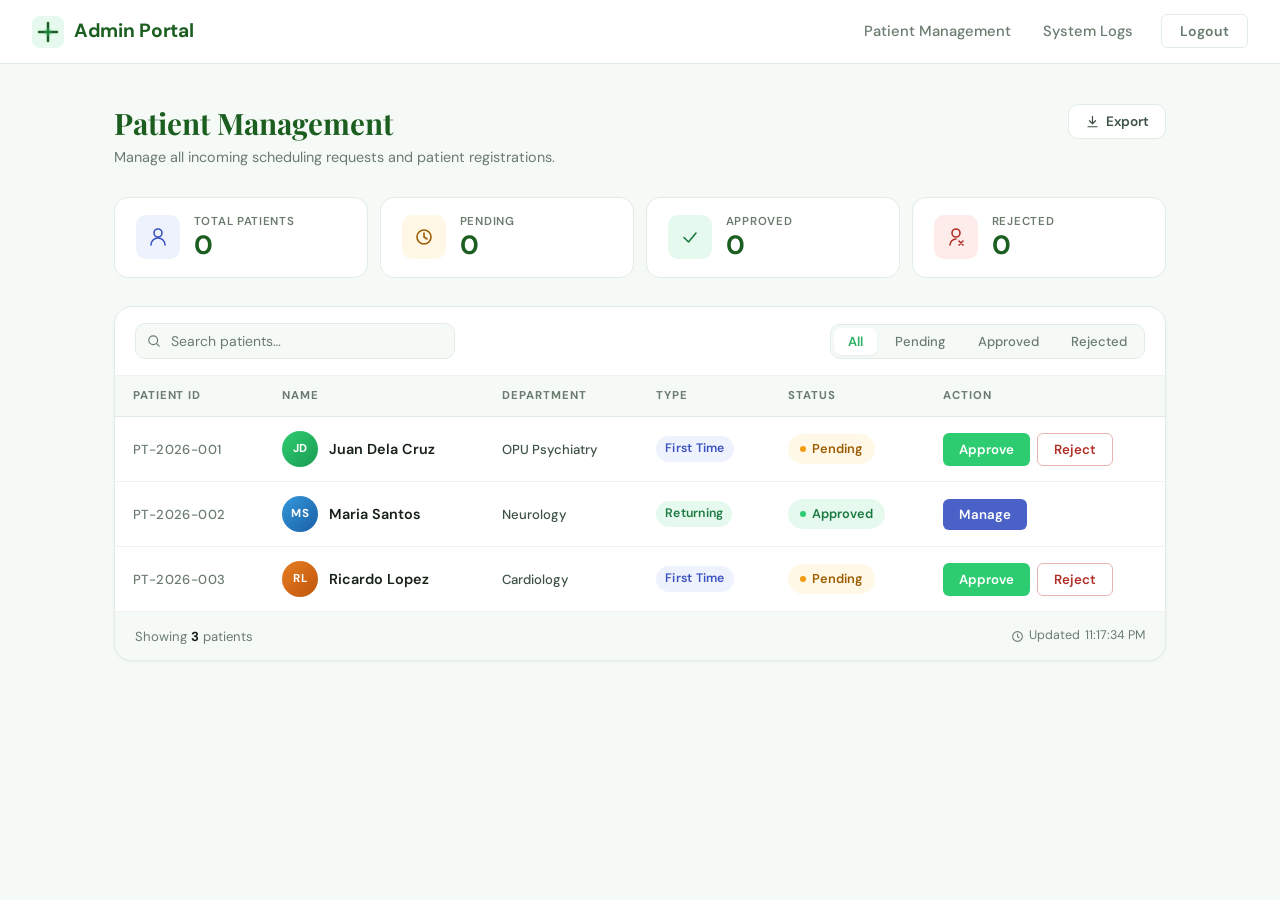
==== commit 0ad7e714: "Updated Files" ====
--- a/pages/admin-dashboard.html
+++ b/pages/admin-dashboard.html
@@ -29,7 +29,7 @@
         <li><a href="admin-dashboard.html" class="active-nav">Patient Management</a></li>
         <li><a href="system-logs.html">System Logs</a></li>
         <li>
-          <button class="btn-login" onclick="window.location.href='../index.html'">Logout</button>
+          <button class="btn-logout" onclick="window.location.href='../index.html'">Logout</button>
         </li>
       </ul>
     </nav>
--- a/public/css/navigation.css
+++ b/public/css/navigation.css
@@ -31,23 +31,20 @@
   color: var(--deep-green);
   letter-spacing: -.3px;
   flex-shrink: 0;
-  /* Prevent the logo from stretching the navbar taller */
   height: 64px;
   overflow: hidden;
 }
 
-/* SVG inline icon (admin portal) */
 .logo-icon {
   width: 32px;
   height: 32px;
   flex-shrink: 0;
 }
 
-/* <img> logo (index.html / public-facing site) */
 .logo img,
 .logo-img {
   display: block;
-  height: 48px;          /* fits comfortably inside 64 px bar */
+  height: 48px;
   max-height: 48px;
   width: auto;
   object-fit: contain;
@@ -85,13 +82,13 @@
 }
 
 .nav-links a.active-nav {
-  color: var(--dark-green);
-  background: rgba(46, 204, 113, .1);
-  font-weight: 600;
+  color: var(--muted);
+  font-weight: 500;
 }
 
-/* ── Logout button ── */
-.btn-login {
+/* ── Shared base for Login / Logout buttons ── */
+.btn-login,
+.btn-logout {
   margin-left: 10px;
   padding: 7px 18px;
   background: transparent;
@@ -105,7 +102,15 @@
   transition: background var(--transition), color var(--transition), border-color var(--transition);
 }
 
+/* ── Login button → green on hover ── */
 .btn-login:hover {
+  background: rgba(46, 204, 113, .1);
+  border-color: var(--primary-green);
+  color: var(--dark-green);
+}
+
+/* ── Logout button → red on hover ── */
+.btn-logout:hover {
   background: #fdecea;
   border-color: #e74c3c;
   color: #c0392b;
@@ -140,7 +145,6 @@
   transform-origin: center;
 }
 
-/* Animated X state */
 .hamburger.open span:nth-child(1) { transform: translateY(7px) rotate(45deg); }
 .hamburger.open span:nth-child(2) { opacity: 0; width: 0; }
 .hamburger.open span:nth-child(3) { transform: translateY(-7px) rotate(-45deg); }
@@ -173,7 +177,8 @@
     padding: 10px 14px;
   }
 
-  .btn-login {
+  .btn-login,
+  .btn-logout {
     margin-left: 0;
     width: 100%;
     margin-top: 4px;
--- a/public/css/dashboard.css
+++ b/public/css/dashboard.css
@@ -716,9 +716,9 @@
 #psychiatry.tab-content { display: block; }
 
 
-/* ════════════════════════════════════════════
+/* ════════════════════════════════════════════════════════
    Mobile
-   ════════════════════════════════════════════ */
+   ════════════════════════════════════════════════════════ */
 @media (max-width: 700px) {
   .page-wrapper  { padding: 1.5rem 1rem 3rem; }
   .page-title    { font-size: 1.45rem; }
@@ -771,4 +771,48 @@
   .action-group .btn-action { width: auto; align-self: flex-end; margin-top: 4px; }
 
   .table-footer { flex-direction: column; align-items: flex-start; gap: 6px; }
+}
+
+
+/* ════════════════════════════════════════════════════════
+   STAFF RECORDS TABLE — scoped to #staffTableWrap / #recordsTable only
+   Does not affect any other page or table.
+   ════════════════════════════════════════════════════════ */
+
+/* Kill the horizontal scrollbar on the staff table wrapper */
+#staffTableWrap {
+  overflow-x: hidden;
+}
+
+/* Let the browser size columns naturally; we only constrain specific ones */
+#recordsTable {
+  table-layout: auto;
+  width: 100%;
+}
+
+/* Diagnosis column: truncate long notes with ellipsis, never grows unbounded */
+#recordsTable td:nth-child(4) {
+  max-width: 220px;
+  white-space: nowrap;
+  overflow: hidden;
+  text-overflow: ellipsis;
+}
+
+/* Action column: shrink to the buttons' natural width, never wraps */
+#recordsTable th:nth-child(6),
+#recordsTable td:nth-child(6) {
+  width: 1px;          /* shrink-to-content in auto layout */
+  white-space: nowrap;
+}
+
+/* Buttons row stays on one line */
+#recordsTable .action-group {
+  flex-wrap: nowrap;
+  gap: 5px;
+}
+
+/* Slightly compact buttons so all four fit without pushing the table wide */
+#recordsTable .btn-action {
+  padding: 6px 11px;
+  font-size: .8rem;
 }
